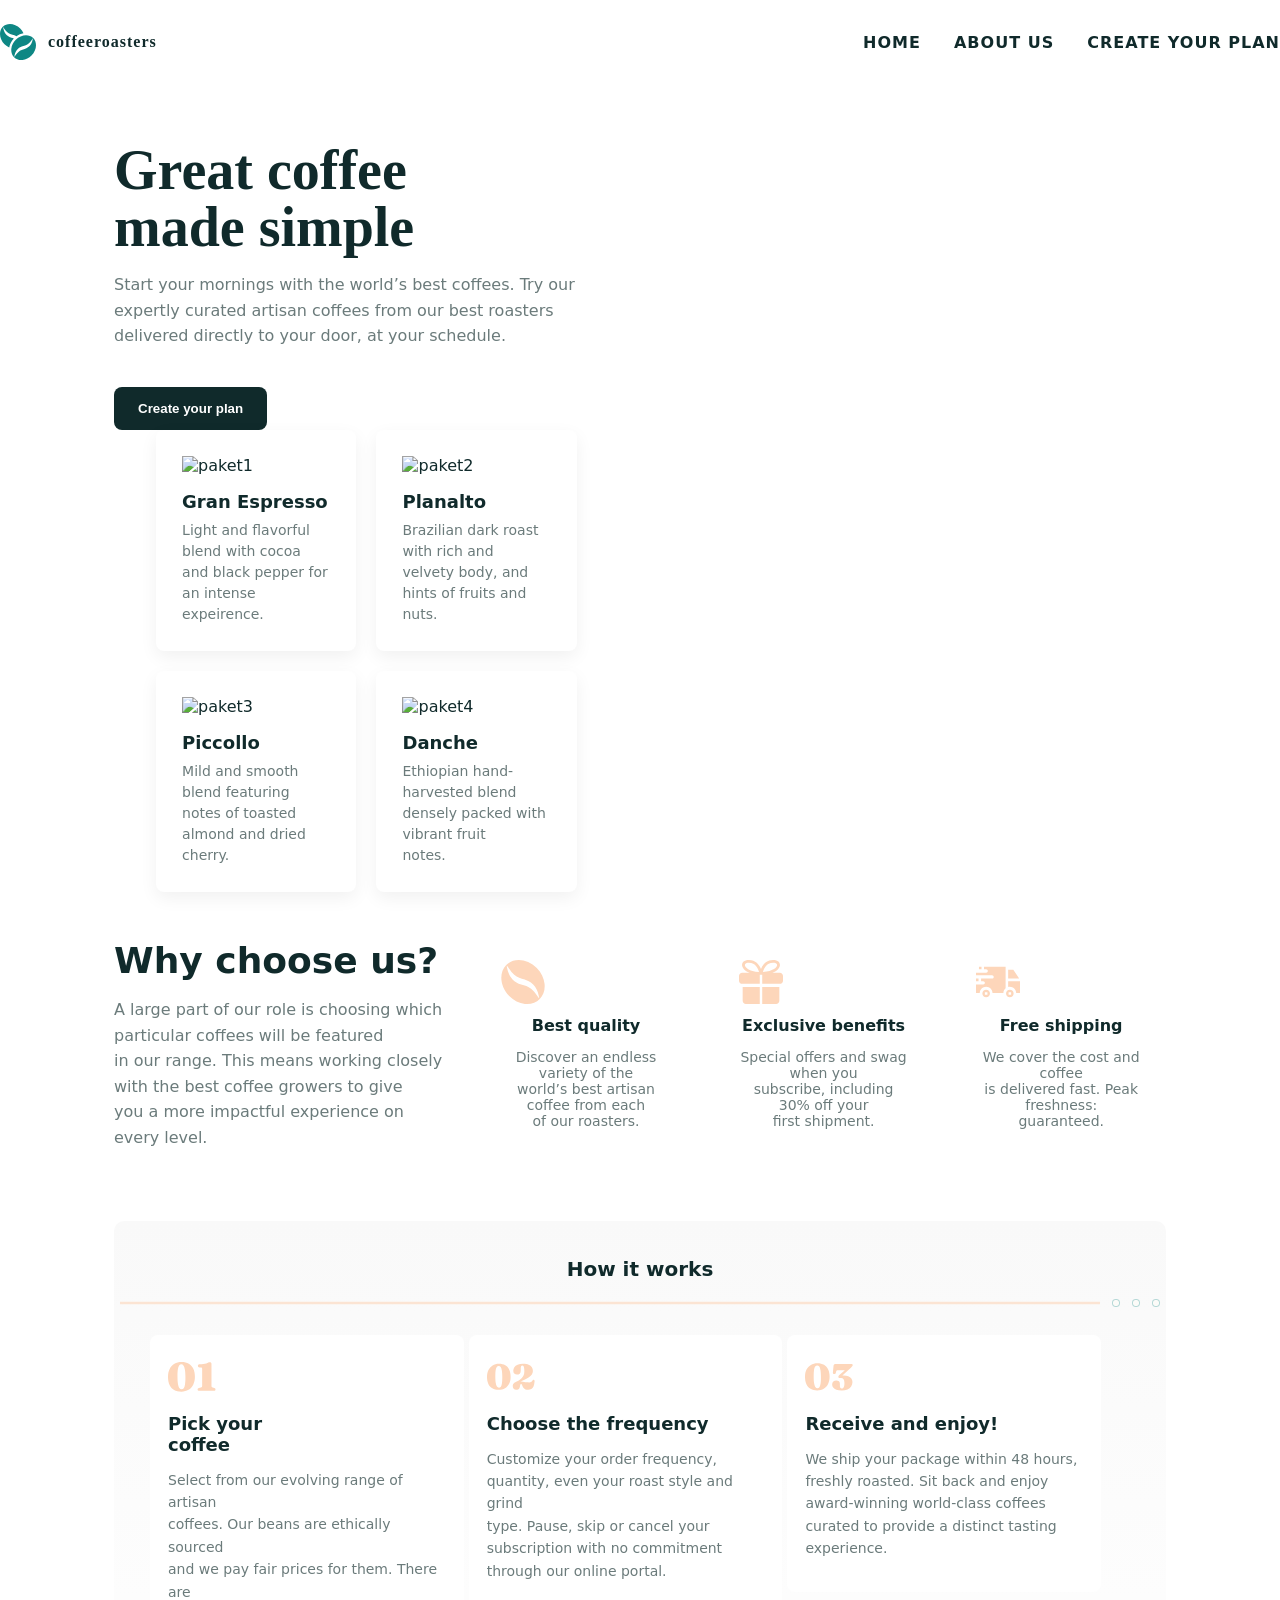
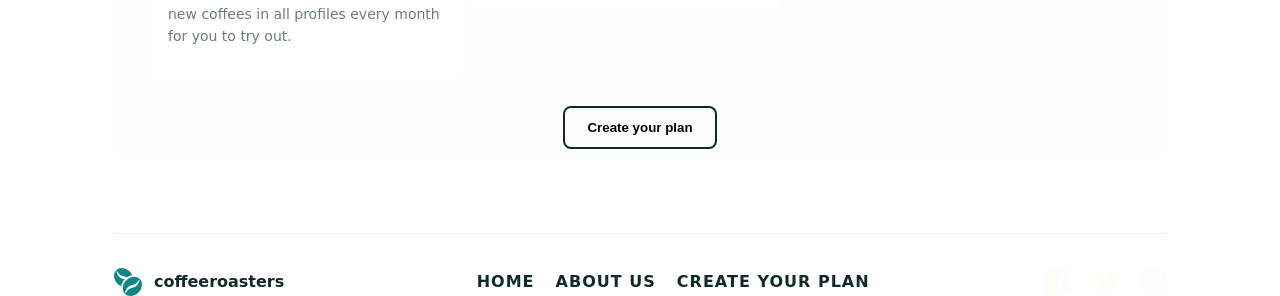
==== index (6).html @ 0c06975d "Add files via upload" ====
<!DOCTYPE html>
<html lang="en">
<head>
    <meta charset="UTF-8">
    <meta name="viewport" content="width=device-width, initial-scale=1.0">
    <title>CoffeRoasters</title>
    <link rel="stylesheet" href="main.css">
</head>
<body>
    <header>
        <div class="logo">
            <img src="imglar/Combined Shape.svg" alt="icon">
            <b>coffeeroasters</b>
        </div>
        <nav>
            <a href="#">HOME</a>
            <a href="#">ABOUT US</a>
            <a href="#">CREATE YOUR PLAN</a>
        </nav>
    </header>
    <div class="container">
        <main>
            <h1>Great coffee<br>made simple</h1>
            <p>Start your mornings with the world’s best coffees. Try our <br>
                expertly curated artisan coffees from our best roasters <br>
                delivered directly to your door, at your schedule.</p>
            <button>Create your plan</button>
        </main>
        <section>
            <div class="paket1">
                <img src="imglar/paket1.svg" alt="paket1">
                <h3>Gran Espresso</h3>
                <p>Light and flavorful blend with cocoa <br>
                    and black pepper for an intense <br>
                    expeirence.</p>
            </div>
            <div class="paket2">
                <img src="imglar/paket2.svg" alt="paket2">
                <h3>Planalto</h3>
                <p>Brazilian dark roast with rich and <br>
                    velvety body, and hints of fruits and <br>
                    nuts.</p>
            </div>
            <div class="paket3">
                <img src="imglar/kopi3.svg" alt="paket3">
                <h3>Piccollo</h3>
                <p>Mild and smooth blend featuring <br>
                    notes of toasted almond and dried <br>
                    cherry.</p>
            </div>
            <div class="paket4">
                <img src="imglar/kopi4.svg" alt="paket4">
                <h3>Danche</h3>
                <p>Ethiopian hand-harvested blend <br>
                    densely packed with vibrant fruit <br>
                    notes.</p>
            </div>
        </section>
        <article>
            <div class="art-text">
                <h1>Why choose us?</h1>
                <p>A large part of our role is choosing which particular coffees will be featured <br> 
                    in our range. This means working closely with the best coffee growers to give <br>
                    you a more impactful experience on every level.</p>
            </div>
            <div class="art-box1">
                <img src="imglar/coffee-bean.svg" alt="icon coffe">
                <h2>Best quality</h2>
                <p>Discover an endless variety of the <br>
                    world’s best artisan coffee from each <br>
                    of our roasters.</p>
            </div>
            <div class="art-box2">
                <img src="imglar/Combined Shape (1).svg" alt="icon padarka">
                <h2>Exclusive benefits</h2>
                <p>Special offers and swag when you <br>
                    subscribe, including 30% off your <br>
                    first shipment.</p>
            </div>
            <div class="art-box3">
                <img src="imglar/Combined Shape (2).svg" alt="icon gruz">
                <h2>Free shipping</h2>
                <p>We cover the cost and coffee <br>
                    is delivered fast. Peak freshness: <br>
                    guaranteed.</p>
            </div>
        
        </article>
            <div class="qoshimcha">
                <h3>How it works</h3>
                <div class="chiziq">
                    <img src="imglar/Path 2.svg" alt="chiziq">
                    <img src="imglar/Oval.svg" alt="oval">
                    <img src="imglar/Oval.svg" alt="">
                    <img src="imglar/Oval.svg" alt="">
                </div>
                <div class="box01">
                    <img src="imglar/01.svg" alt="01">
                    <h2>Pick your <br>
                        coffee</h2>
                        <p>Select from our evolving range of artisan <br>
                            coffees. Our beans are ethically sourced <br>
                            and we pay fair prices for them. There are <br>
                            new coffees in all profiles every month <br>
                            for you to try out.</p>
                </div>
                <div class="box02">
                    <img src="imglar/02.svg" alt="02">
                    <h2>Choose the frequency</h2>
                    <p>Customize your order frequency, <br>
                        quantity, even your roast style and grind <br>
                        type. Pause, skip or cancel your <br>
                        subscription with no commitment <br>
                        through our online portal.</p>
                </div>
                <div class="box03">
                    <img src="imglar/03.svg" alt="03">
                    <h2>Receive and enjoy!</h2>
                    <p>We ship your package within 48 hours, <br>
                        freshly roasted. Sit back and enjoy <br>
                        award-winning world-class coffees <br>
                        curated to provide a distinct tasting <br>
                        experience.</p>
                </div>
                <button>Create your plan</button>
            </div>
                <footer>
                    <div class="logo2">
                        <img src="imglar/Combined Shape.svg" alt="icon">
                        <b>coffeeroasters</b>
                    </div>
                    <nav class="nav2">
                        <a href="#">HOME</a>
                        <a href="#">ABOUT US</a>
                        <a href="#">CREATE YOUR PLAN</a>
                    </nav>
                    <img src="imglar/Group 20.svg" alt="icons">
                </footer> 
    </div>
</body>
</html>
---- main.css ----
/* CSS Variables */
:root {
    --bg: #fff;
    --text: #102a2b;
    --muted: #6b7b7b;
    --accent: #0b6b56;
    --soft: #f2f2f2;
    --card: #ffffff;
}

/* Global Styles */
* {
    box-sizing: border-box;
}

html, body {
    height: 100%;
}

body {
    margin: 0;
    font-family: 'Barlow', system-ui, -apple-system, 'Segoe UI', Roboto, 'Helvetica Neue', Arial;
    background: var(--bg);
    color: var(--text);
    -webkit-font-smoothing: antialiased;
    -moz-osx-font-smoothing: grayscale;
}

/* Layout Container */
.container {
    max-width: 1100px;
    margin: 48px auto;
    padding: 0 24px;
}

/* Header */
header {
    display: flex;
    align-items: center;
    justify-content: space-between;
    padding: 24px 0;
}

.logo {
    display: flex;
    align-items: center;
    gap: 12px;
}

.logo img {
    width: 36px;
    height: 36px;
    object-fit: contain;
}

.logo b {
    font-family: 'Fraunces', serif;
    font-weight: 700;
    letter-spacing: 1px;
    text-transform: lowercase;
}

nav a {
    margin-left: 28px;
    text-decoration: none;
    color: var(--text);
    font-weight: 700;
    letter-spacing: 1px;
}

/* Main Section: Hero and Product Grid */
main {
    width: 56%;
    display: inline-block;
    vertical-align: top;
}

main h1 {
    font-family: 'Fraunces', serif;
    font-weight: 900;
    font-size: 56px;
    line-height: 1.02;
    margin: 10px 0;
}

main p {
    color: var(--muted);
    font-size: 16px;
    line-height: 1.6;
}

main button {
    margin-top: 22px;
    background: var(--text);
    color: #fff;
    border: none;
    padding: 14px 24px;
    border-radius: 8px;
    cursor: pointer;
    font-weight: 700;
}

section {
    width: 40%;
    display: inline-grid;
    grid-template-columns: 1fr 1fr;
    grid-auto-rows: 1fr;
    gap: 20px;
    vertical-align: top;
    margin-left: 4%;
}

section > div {
    background: var(--card);
    border-radius: 8px;
    padding: 26px;
    text-align: left;
    box-shadow: 0 6px 18px rgba(14, 16, 17, 0.06);
}

section img {
    display: block;
    margin: 0 0 16px;
    width: 100%;
    height: auto;
    max-height: 120px;
    object-fit: contain;
}

section h3 {
    margin: 0 0 8px;
    font-size: 18px;
}

section p {
    margin: 0;
    color: var(--muted);
    font-size: 14px;
    line-height: 1.5;
}

/* Article: Features */
article {
    display: flex;
    gap: 28px;
    margin-top: 48px;
    align-items: flex-start;
}

.art-text {
    flex: 2;
}

.art-text h1 {
    font-size: 36px;
    margin: 0 0 12px;
}

.art-text p {
    color: var(--muted);
    line-height: 1.6;
}

.art-box1, .art-box2, .art-box3 {
    flex: 1;
    background: var(--card);
    padding: 20px;
    border-radius: 8px;
    text-align: center;
}

.art-box1 img, .art-box2 img, .art-box3 img {
    width: 44px;
    height: 44px;
    margin-bottom: 12px;
}

.art-box1 h2, .art-box2 h2, .art-box3 h2 {
    font-size: 16px;
    margin: 6px 0;
}

.art-box1 p, .art-box2 p, .art-box3 p {
    color: var(--muted);
    font-size: 14px;
}

/* How It Works */
.qoshimcha {
    margin-top: 54px;
    padding: 36px;
    background: linear-gradient(180deg, #f9f9f9, #fff);
    border-radius: 10px;
}

.qoshimcha h3 {
    text-align: center;
    margin: 0 0 18px;
    font-size: 20px;
}

.chiziq {
    display: flex;
    justify-content: center;
    gap: 12px;
    margin-bottom: 28px;
}

.chiziq img {
    height: 8px;
    opacity: 0.6;
}

.box01, .box02, .box03 {
    display: inline-block;
    width: 32%;
    vertical-align: top;
    background: var(--card);
    padding: 18px;
    border-radius: 8px;
}

.box01 img, .box02 img, .box03 img {
    width: 48px;
    height: 48px;
}

.box01 h2, .box02 h2, .box03 h2 {
    font-size: 18px;
    margin: 12px 0;
}

.box01 p, .box02 p, .box03 p {
    color: var(--muted);
    font-size: 14px;
    line-height: 1.6;
}

.qoshimcha button {
    display: block;
    margin: 26px auto 0;
    background: transparent;
    border: 2px solid var(--text);
    padding: 12px 22px;
    border-radius: 8px;
    font-weight: 700;
}

/* Footer */
footer {
    display: flex;
    justify-content: space-between;
    align-items: center;
    margin-top: 48px;
    padding-top: 34px;
    border-top: 1px solid #eee;
}

.logo2 {
    display: flex;
    align-items: center;
    gap: 12px;
}

.logo2 img {
    width: 28px;
}

.nav2 a {
    margin-left: 16px;
    text-decoration: none;
    color: var(--text);
    font-weight: 700;
}

/* General Polish */
h1, h2, h3, h4, h5 {
    color: var(--text);
}

img {
    max-width: 100%;
    display: block;
}

/* Media Queries */
@media (min-width: 1300px) {
    .container {
        max-width: 1200px;
    }

    main h1 {
        font-size: 68px;
    }
}
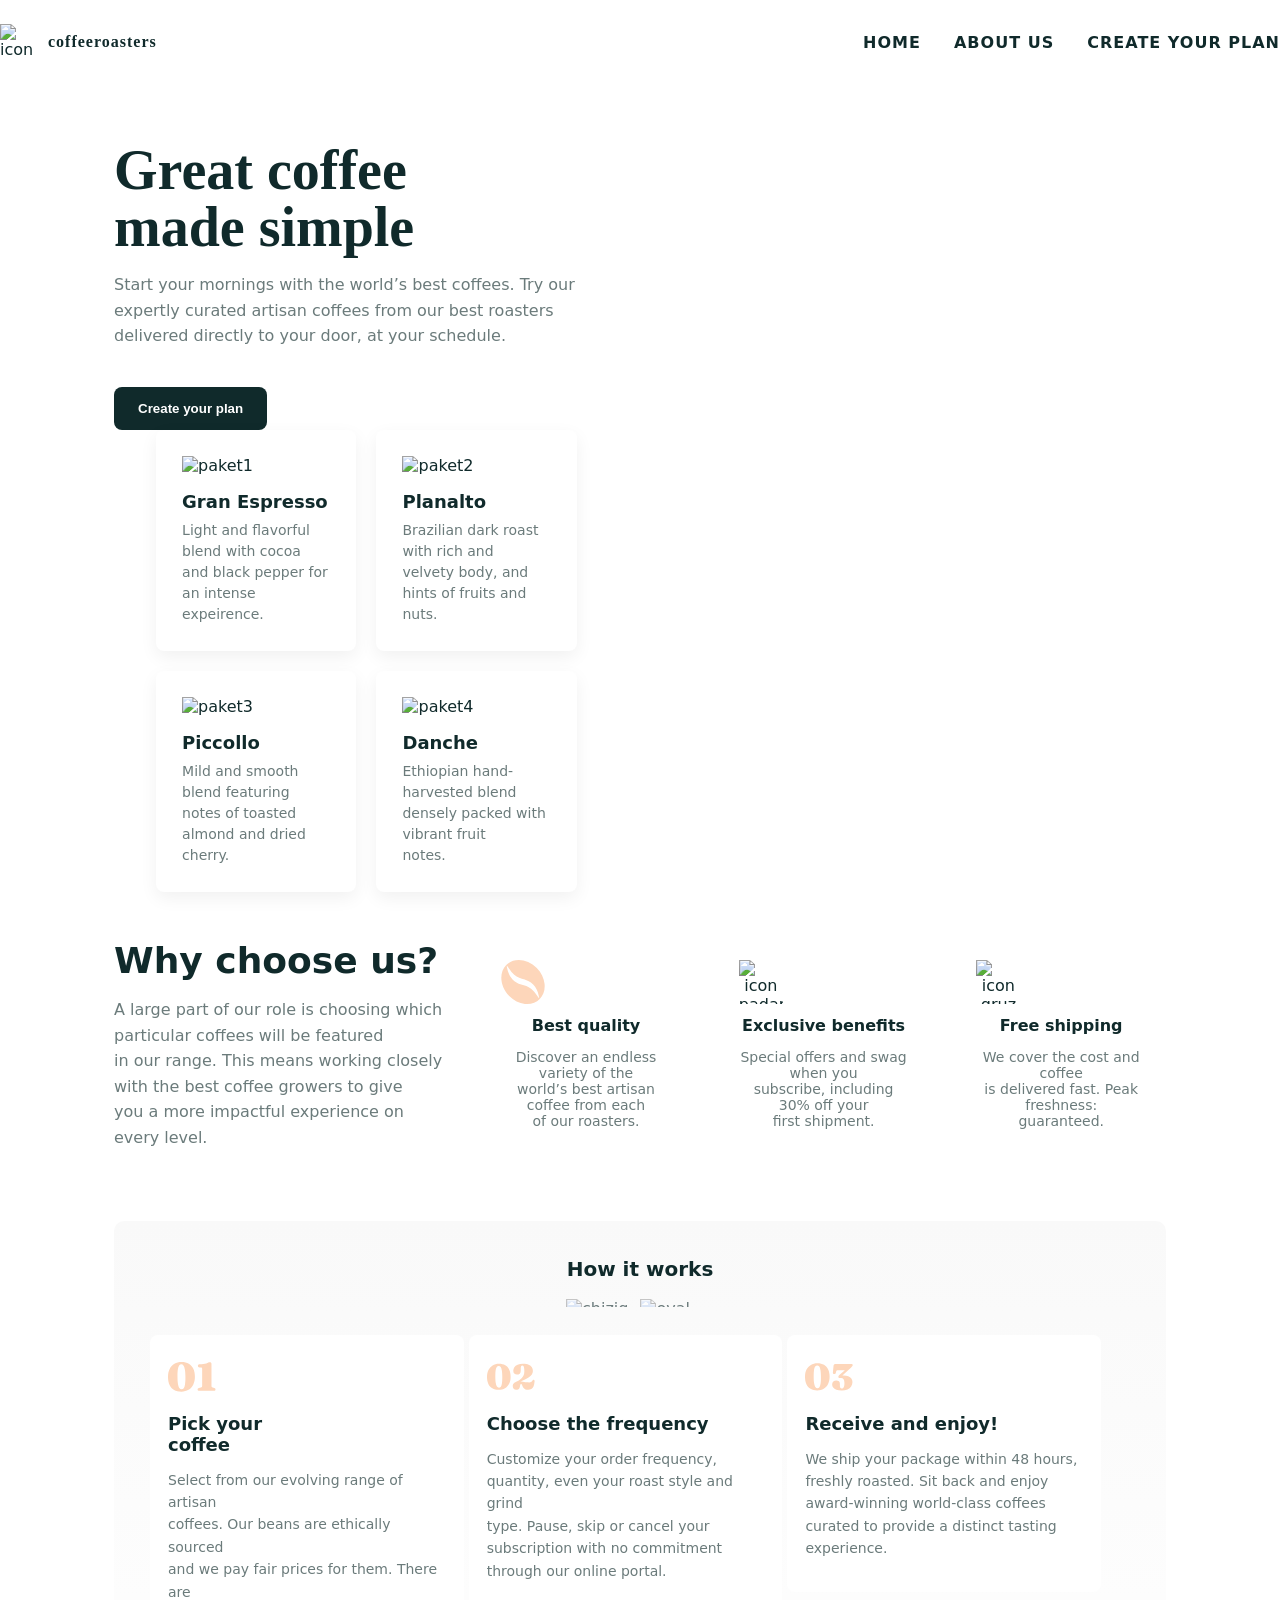
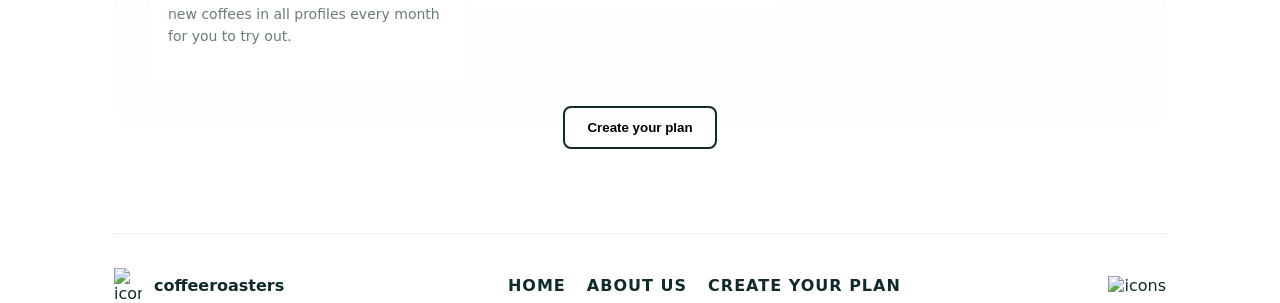
==== commit def1ff8a: "Add files via upload" ====
--- a/index (6).html
+++ b/index (6).html
@@ -5,11 +5,12 @@
     <meta name="viewport" content="width=device-width, initial-scale=1.0">
     <title>CoffeRoasters</title>
     <link rel="stylesheet" href="main.css">
+    <link rel="icon" type="image/x-icon" href="imglar/combinedshape.svg">
 </head>
 <body>
     <header>
         <div class="logo">
-            <img src="imglar/Combined Shape.svg" alt="icon">
+            <img src="imglar/combinedshape.svg" alt="icon">
             <b>coffeeroasters</b>
         </div>
         <nav>
@@ -71,14 +72,14 @@
                     of our roasters.</p>
             </div>
             <div class="art-box2">
-                <img src="imglar/Combined Shape (1).svg" alt="icon padarka">
+                <img src="imglar/combinedshape(1).svg" alt="icon padarka">
                 <h2>Exclusive benefits</h2>
                 <p>Special offers and swag when you <br>
                     subscribe, including 30% off your <br>
                     first shipment.</p>
             </div>
             <div class="art-box3">
-                <img src="imglar/Combined Shape (2).svg" alt="icon gruz">
+                <img src="imglar/combinedshape(2).svg" alt="icon gruz">
                 <h2>Free shipping</h2>
                 <p>We cover the cost and coffee <br>
                     is delivered fast. Peak freshness: <br>
@@ -89,10 +90,10 @@
             <div class="qoshimcha">
                 <h3>How it works</h3>
                 <div class="chiziq">
-                    <img src="imglar/Path 2.svg" alt="chiziq">
-                    <img src="imglar/Oval.svg" alt="oval">
-                    <img src="imglar/Oval.svg" alt="">
-                    <img src="imglar/Oval.svg" alt="">
+                    <img src="imglar/path2.svg" alt="chiziq">
+                    <img src="imglar/oval.svg" alt="oval">
+                    <img src="imglar/oval.svg" alt="">
+                    <img src="imglar/oval.svg" alt="">
                 </div>
                 <div class="box01">
                     <img src="imglar/01.svg" alt="01">
@@ -126,7 +127,7 @@
             </div>
                 <footer>
                     <div class="logo2">
-                        <img src="imglar/Combined Shape.svg" alt="icon">
+                        <img src="imglar/combinedshape.svg" alt="icon">
                         <b>coffeeroasters</b>
                     </div>
                     <nav class="nav2">
@@ -134,7 +135,7 @@
                         <a href="#">ABOUT US</a>
                         <a href="#">CREATE YOUR PLAN</a>
                     </nav>
-                    <img src="imglar/Group 20.svg" alt="icons">
+                    <img src="imglar/group20.svg" alt="icons">
                 </footer> 
     </div>
 </body>
